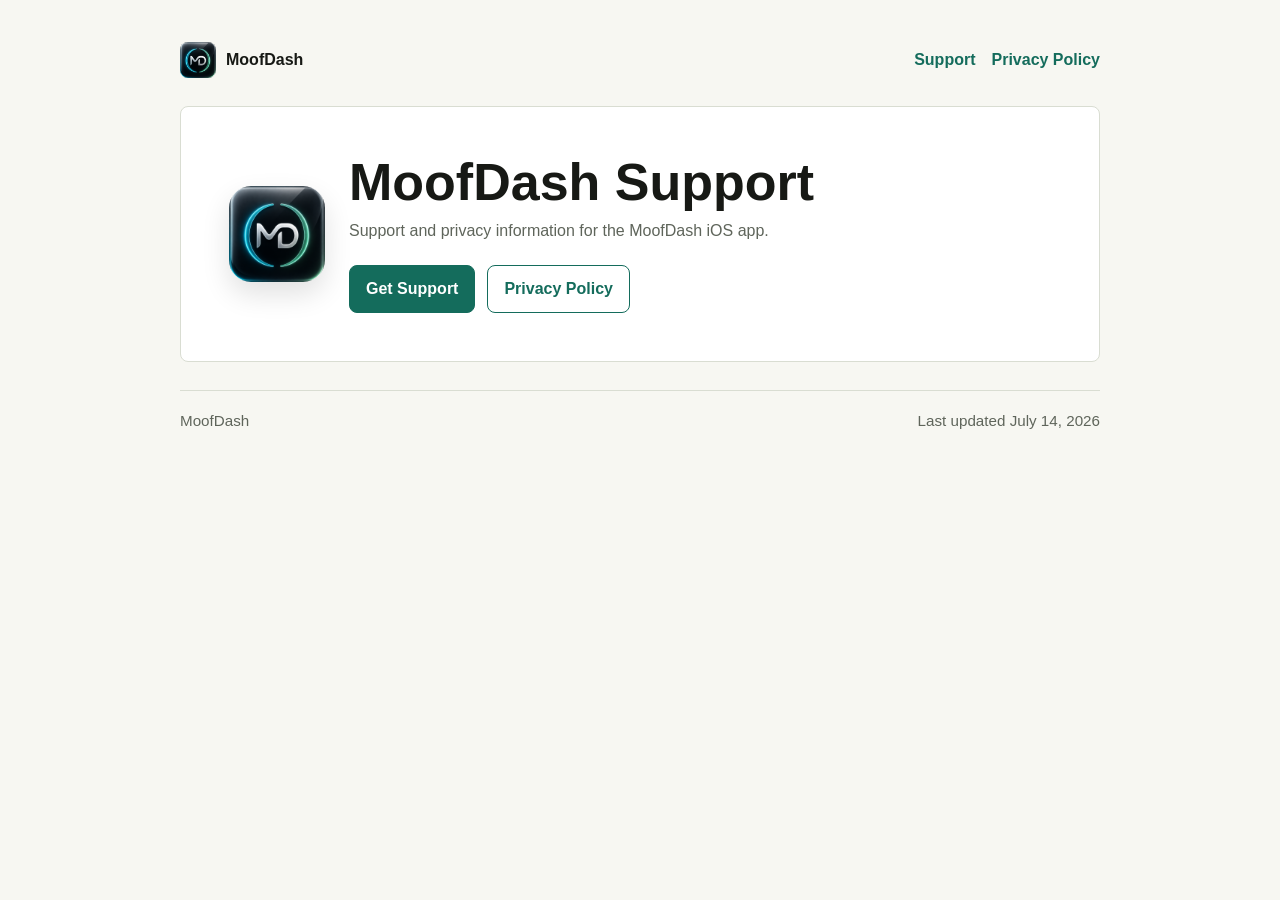
==== index.html @ cff33e6c "Add MoofDash support site" ====
<!doctype html>
<html lang="en">
  <head>
    <meta charset="utf-8">
    <meta name="viewport" content="width=device-width, initial-scale=1">
    <title>MoofDash Support</title>
    <meta name="description" content="Support and privacy information for the MoofDash iOS app.">
    <link rel="icon" href="./assets/moofdash-icon.png">
    <link rel="stylesheet" href="./styles.css">
  </head>
  <body>
    <main class="shell">
      <nav class="nav" aria-label="Main navigation">
        <a class="brand" href="./">
          <img src="./assets/moofdash-icon.png" alt="">
          <span>MoofDash</span>
        </a>
        <div class="nav-links">
          <a href="./support/">Support</a>
          <a href="./privacy/">Privacy Policy</a>
        </div>
      </nav>

      <section class="hero">
        <img src="./assets/moofdash-icon.png" alt="MoofDash app icon">
        <div>
          <h1>MoofDash Support</h1>
          <p class="muted">Support and privacy information for the MoofDash iOS app.</p>
          <div class="actions">
            <a class="button" href="./support/">Get Support</a>
            <a class="button secondary" href="./privacy/">Privacy Policy</a>
          </div>
        </div>
      </section>

      <footer class="footer">
        <span>MoofDash</span>
        <span>Last updated July 14, 2026</span>
      </footer>
    </main>
  </body>
</html>
---- styles.css ----
:root {
  color-scheme: light dark;
  --bg: #f7f7f2;
  --panel: #ffffff;
  --text: #171915;
  --muted: #5f655b;
  --line: #d9ddd2;
  --accent: #146c5c;
  --accent-strong: #0d473d;
}

* {
  box-sizing: border-box;
}

body {
  margin: 0;
  background: var(--bg);
  color: var(--text);
  font-family: -apple-system, BlinkMacSystemFont, "Segoe UI", sans-serif;
  line-height: 1.6;
}

a {
  color: var(--accent);
  font-weight: 650;
  text-decoration: none;
}

a:hover {
  text-decoration: underline;
}

.shell {
  width: min(920px, calc(100% - 32px));
  margin: 0 auto;
  padding: 32px 0 56px;
}

.nav {
  display: flex;
  align-items: center;
  justify-content: space-between;
  gap: 16px;
  padding: 10px 0 28px;
}

.brand {
  display: inline-flex;
  align-items: center;
  gap: 10px;
  color: var(--text);
  font-weight: 750;
}

.brand img {
  width: 36px;
  height: 36px;
  border-radius: 8px;
}

.nav-links {
  display: flex;
  flex-wrap: wrap;
  gap: 16px;
  justify-content: flex-end;
}

.hero,
.content {
  background: var(--panel);
  border: 1px solid var(--line);
  border-radius: 8px;
  padding: clamp(24px, 5vw, 48px);
}

.hero {
  display: grid;
  grid-template-columns: 96px 1fr;
  gap: 24px;
  align-items: center;
}

.hero img {
  width: 96px;
  height: 96px;
  border-radius: 22px;
  box-shadow: 0 12px 28px rgba(0, 0, 0, 0.12);
}

h1 {
  margin: 0 0 8px;
  font-size: clamp(2rem, 5vw, 3.25rem);
  line-height: 1.05;
}

h2 {
  margin: 32px 0 8px;
  font-size: 1.35rem;
  line-height: 1.25;
}

h3 {
  margin: 22px 0 6px;
  font-size: 1.05rem;
}

p,
ul {
  margin: 0 0 16px;
}

ul {
  padding-left: 22px;
}

.muted {
  color: var(--muted);
}

.actions {
  display: flex;
  flex-wrap: wrap;
  gap: 12px;
  margin-top: 22px;
}

.button {
  display: inline-flex;
  align-items: center;
  justify-content: center;
  min-height: 44px;
  padding: 10px 16px;
  border: 1px solid var(--accent);
  border-radius: 8px;
  background: var(--accent);
  color: #ffffff;
  font-weight: 750;
}

.button.secondary {
  background: transparent;
  color: var(--accent);
}

.button:hover {
  text-decoration: none;
  background: var(--accent-strong);
  border-color: var(--accent-strong);
}

.button.secondary:hover {
  color: #ffffff;
}

.footer {
  border-top: 1px solid var(--line);
  color: var(--muted);
  display: flex;
  flex-wrap: wrap;
  gap: 8px 18px;
  justify-content: space-between;
  margin-top: 28px;
  padding-top: 18px;
  font-size: 0.95rem;
}

@media (max-width: 640px) {
  .nav {
    align-items: flex-start;
    flex-direction: column;
  }

  .nav-links {
    justify-content: flex-start;
  }

  .hero {
    grid-template-columns: 1fr;
  }
}

@media (prefers-color-scheme: dark) {
  :root {
    --bg: #10120f;
    --panel: #181b17;
    --text: #f4f5ef;
    --muted: #b9c0b2;
    --line: #30362d;
    --accent: #7ad6bf;
    --accent-strong: #9de5d4;
  }

  .button {
    color: #10201c;
  }

  .button.secondary:hover {
    color: #10201c;
  }
}
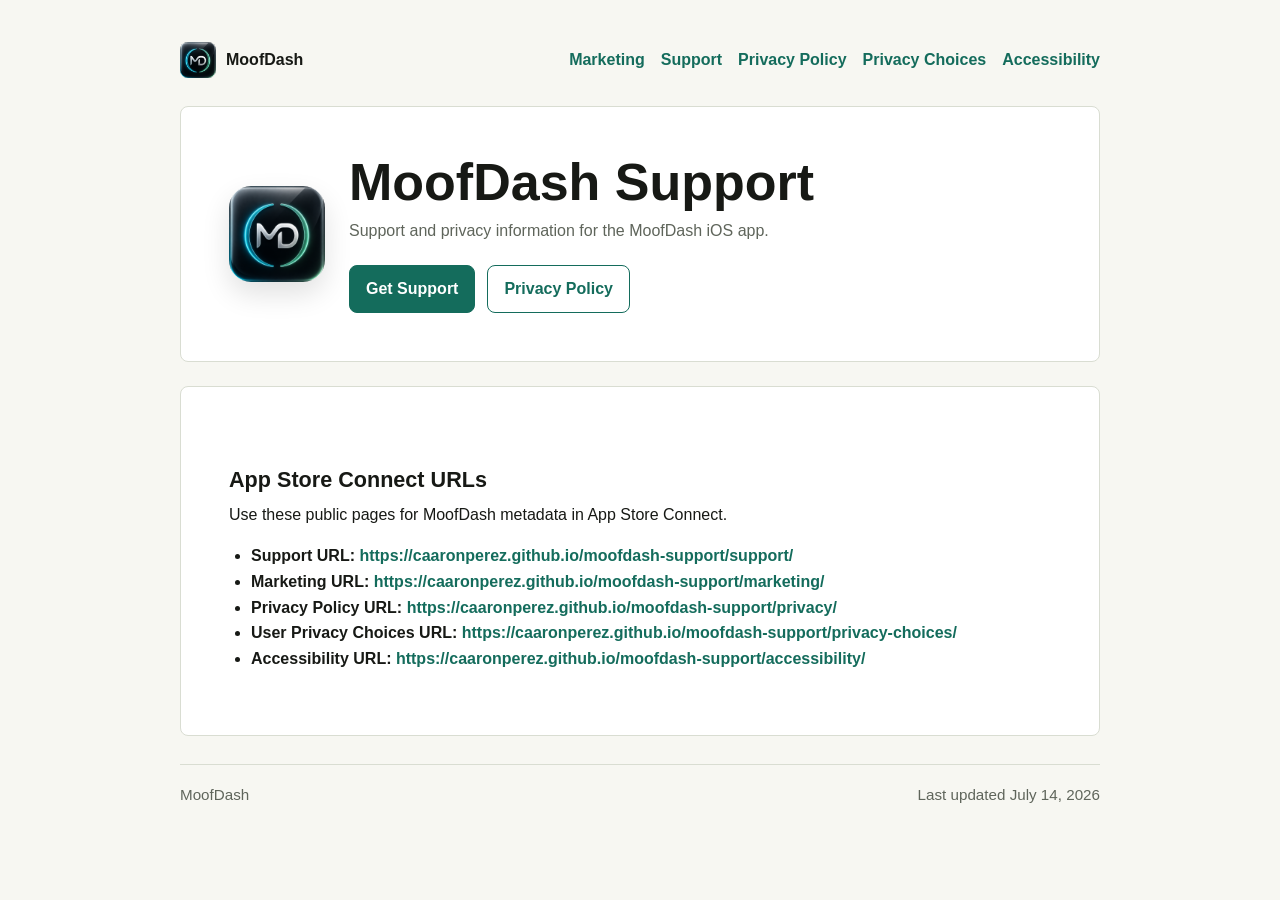
==== commit 9db0f5a4: "Add App Store metadata pages" ====
--- a/index.html
+++ b/index.html
@@ -16,8 +16,11 @@
           <span>MoofDash</span>
         </a>
         <div class="nav-links">
+          <a href="./marketing/">Marketing</a>
           <a href="./support/">Support</a>
           <a href="./privacy/">Privacy Policy</a>
+          <a href="./privacy-choices/">Privacy Choices</a>
+          <a href="./accessibility/">Accessibility</a>
         </div>
       </nav>
 
@@ -33,6 +36,18 @@
         </div>
       </section>
 
+      <section class="content" style="margin-top: 24px;">
+        <h2>App Store Connect URLs</h2>
+        <p>Use these public pages for MoofDash metadata in App Store Connect.</p>
+        <ul>
+          <li><strong>Support URL:</strong> <a href="./support/">https://caaronperez.github.io/moofdash-support/support/</a></li>
+          <li><strong>Marketing URL:</strong> <a href="./marketing/">https://caaronperez.github.io/moofdash-support/marketing/</a></li>
+          <li><strong>Privacy Policy URL:</strong> <a href="./privacy/">https://caaronperez.github.io/moofdash-support/privacy/</a></li>
+          <li><strong>User Privacy Choices URL:</strong> <a href="./privacy-choices/">https://caaronperez.github.io/moofdash-support/privacy-choices/</a></li>
+          <li><strong>Accessibility URL:</strong> <a href="./accessibility/">https://caaronperez.github.io/moofdash-support/accessibility/</a></li>
+        </ul>
+      </section>
+
       <footer class="footer">
         <span>MoofDash</span>
         <span>Last updated July 14, 2026</span>
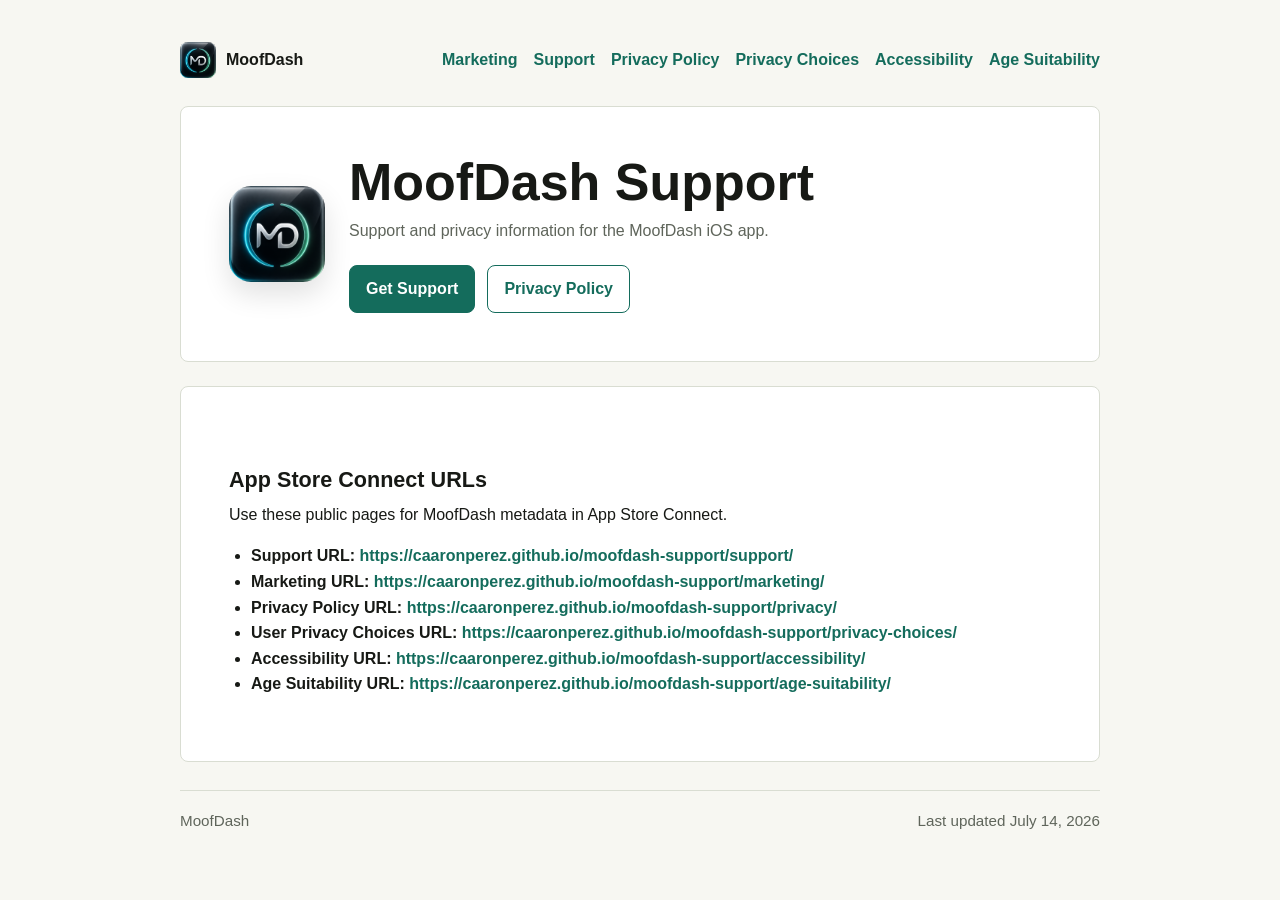
==== commit 8833d6eb: "Add age suitability page" ====
--- a/index.html
+++ b/index.html
@@ -21,6 +21,7 @@
           <a href="./privacy/">Privacy Policy</a>
           <a href="./privacy-choices/">Privacy Choices</a>
           <a href="./accessibility/">Accessibility</a>
+          <a href="./age-suitability/">Age Suitability</a>
         </div>
       </nav>
 
@@ -45,6 +46,7 @@
           <li><strong>Privacy Policy URL:</strong> <a href="./privacy/">https://caaronperez.github.io/moofdash-support/privacy/</a></li>
           <li><strong>User Privacy Choices URL:</strong> <a href="./privacy-choices/">https://caaronperez.github.io/moofdash-support/privacy-choices/</a></li>
           <li><strong>Accessibility URL:</strong> <a href="./accessibility/">https://caaronperez.github.io/moofdash-support/accessibility/</a></li>
+          <li><strong>Age Suitability URL:</strong> <a href="./age-suitability/">https://caaronperez.github.io/moofdash-support/age-suitability/</a></li>
         </ul>
       </section>
 
